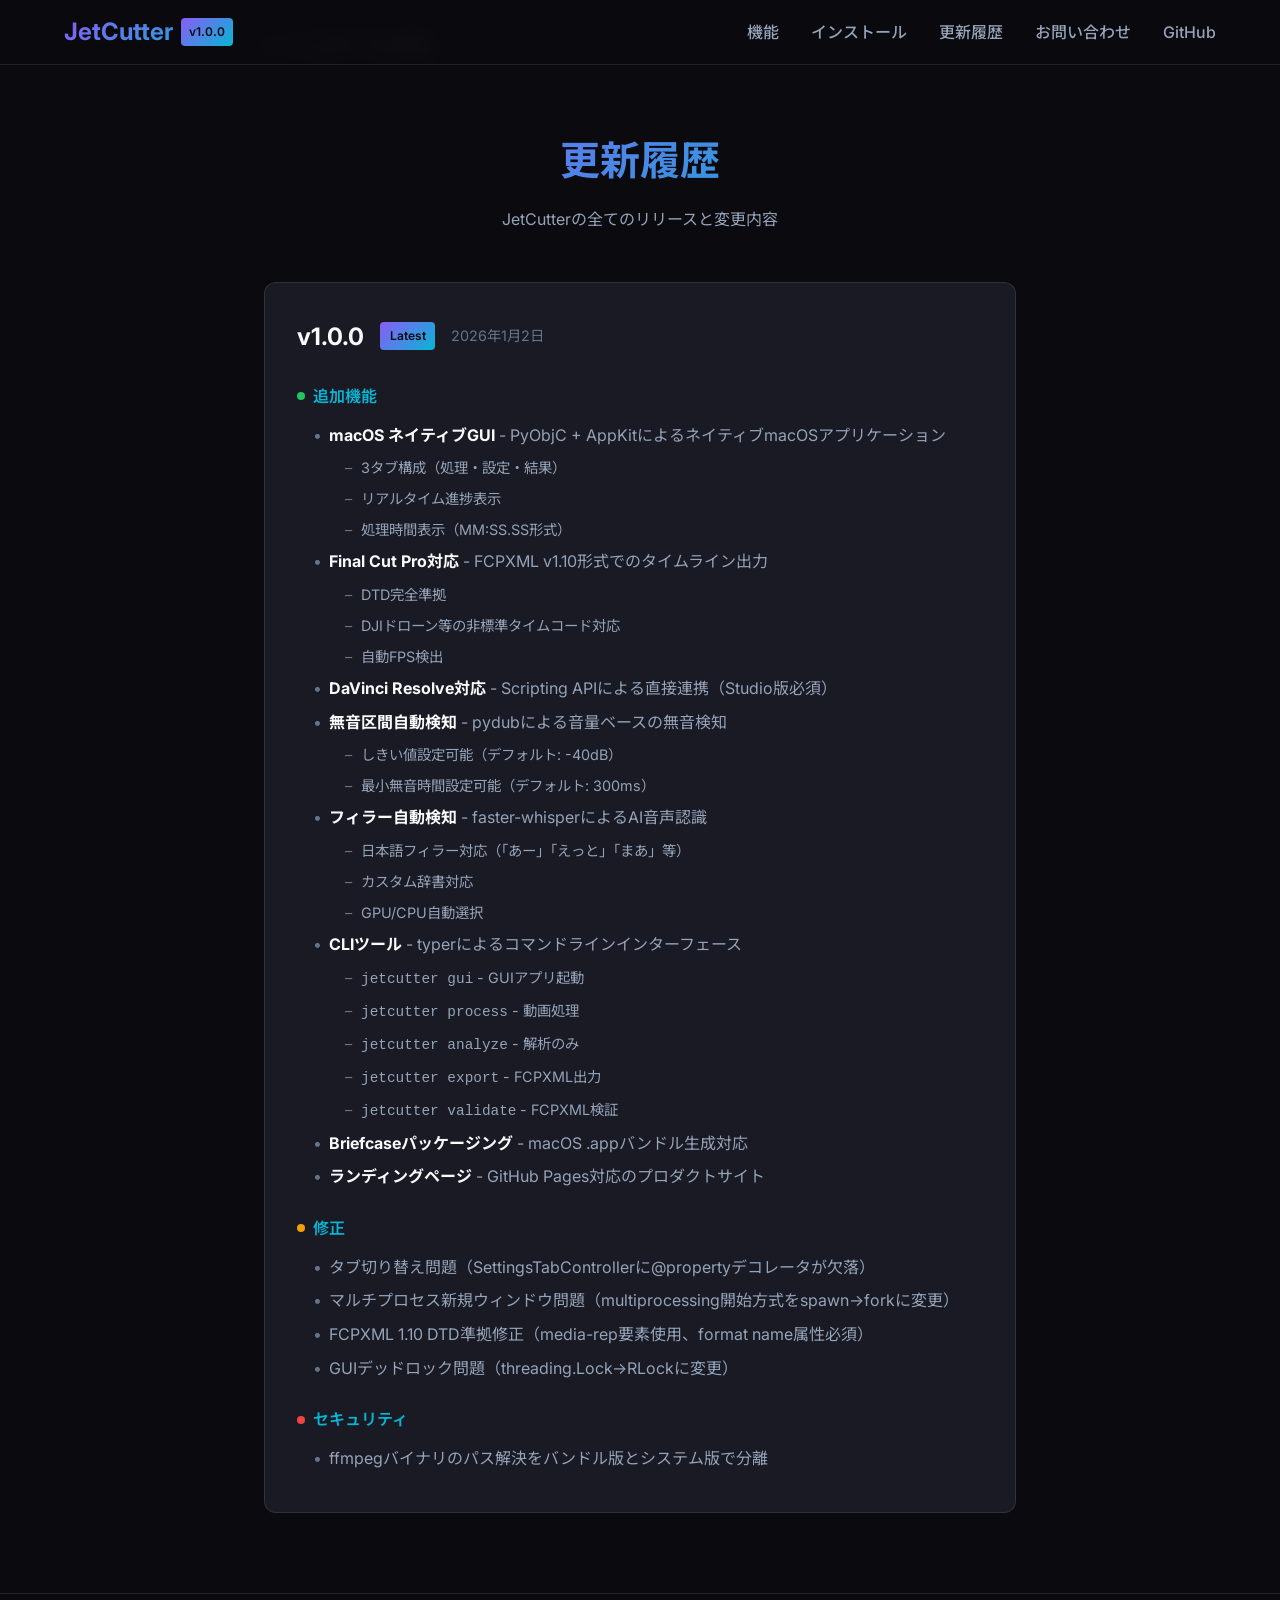
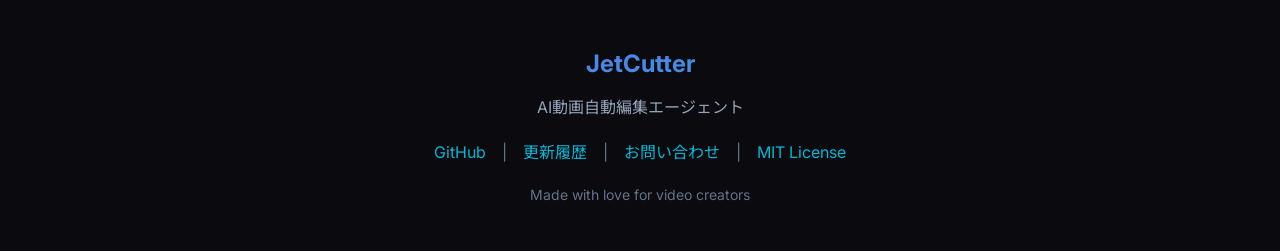
==== docs/homepage/changelog.html @ 44585f89 "chore: release v1.0.0 with versioning system - Update version to 1.0.0 in pyproject.toml - Add CHANG" ====
<!DOCTYPE html>
<html lang="ja">
<head>
  <meta charset="UTF-8">
  <meta name="viewport" content="width=device-width, initial-scale=1.0">
  <title>更新履歴 - JetCutter</title>
  <meta name="description" content="JetCutterの更新履歴・リリースノート">

  <!-- Fonts -->
  <link rel="preconnect" href="https://fonts.googleapis.com">
  <link rel="preconnect" href="https://fonts.gstatic.com" crossorigin>
  <link href="https://fonts.googleapis.com/css2?family=Inter:wght@400;500;600;700&family=Noto+Sans+JP:wght@400;500;600;700&display=swap" rel="stylesheet">

  <!-- Styles -->
  <link rel="stylesheet" href="css/style.css">
  <style>
    .changelog-container {
      max-width: 800px;
      margin: 0 auto;
      padding: 2rem 1.5rem;
    }

    .changelog-header {
      text-align: center;
      margin-bottom: 3rem;
      padding-top: 2rem;
    }

    .changelog-header h1 {
      font-size: 2.5rem;
      margin-bottom: 0.5rem;
      background: var(--accent-gradient);
      -webkit-background-clip: text;
      -webkit-text-fill-color: transparent;
      background-clip: text;
    }

    .changelog-header p {
      color: var(--text-secondary);
    }

    .version-section {
      margin-bottom: 3rem;
      padding: 2rem;
      background: var(--bg-card);
      border-radius: 12px;
      border: 1px solid var(--border-color);
    }

    .version-header {
      display: flex;
      align-items: center;
      gap: 1rem;
      margin-bottom: 1.5rem;
      flex-wrap: wrap;
    }

    .version-number {
      font-size: 1.5rem;
      font-weight: 700;
      color: var(--text-primary);
    }

    .version-date {
      color: var(--text-muted);
      font-size: 0.9rem;
    }

    .version-tag {
      font-size: 0.75rem;
      font-weight: 600;
      padding: 0.2rem 0.6rem;
      background: var(--accent-gradient);
      color: var(--bg-primary);
      border-radius: 4px;
    }

    .change-category {
      margin-bottom: 1.5rem;
    }

    .change-category:last-child {
      margin-bottom: 0;
    }

    .change-category h3 {
      font-size: 1rem;
      font-weight: 600;
      color: var(--accent-secondary);
      margin-bottom: 0.75rem;
      display: flex;
      align-items: center;
      gap: 0.5rem;
    }

    .change-category h3::before {
      content: '';
      display: inline-block;
      width: 8px;
      height: 8px;
      border-radius: 50%;
    }

    .change-category.added h3::before {
      background: #22c55e;
    }

    .change-category.fixed h3::before {
      background: #f59e0b;
    }

    .change-category.security h3::before {
      background: #ef4444;
    }

    .change-category.changed h3::before {
      background: #3b82f6;
    }

    .change-list {
      list-style: none;
      padding-left: 1rem;
    }

    .change-list li {
      position: relative;
      padding-left: 1rem;
      margin-bottom: 0.5rem;
      color: var(--text-secondary);
      line-height: 1.6;
    }

    .change-list li::before {
      content: '•';
      position: absolute;
      left: 0;
      color: var(--text-muted);
    }

    .change-list li strong {
      color: var(--text-primary);
    }

    .change-sublist {
      list-style: none;
      padding-left: 1rem;
      margin-top: 0.5rem;
    }

    .change-sublist li {
      font-size: 0.9rem;
    }

    .change-sublist li::before {
      content: '–';
    }

    .back-link {
      display: inline-flex;
      align-items: center;
      gap: 0.5rem;
      margin-bottom: 2rem;
      color: var(--text-secondary);
      font-weight: 500;
    }

    .back-link:hover {
      color: var(--accent-primary);
    }

    .back-link svg {
      width: 16px;
      height: 16px;
    }
  </style>
</head>
<body>
  <!-- Header -->
  <header class="header">
    <div class="container">
      <div class="header-content">
        <a href="index.html" class="logo">JetCutter <span class="version-badge">v1.0.0</span></a>
        <nav class="nav">
          <a href="index.html#features">機能</a>
          <a href="index.html#install">インストール</a>
          <a href="changelog.html">更新履歴</a>
          <a href="https://docs.google.com/forms/d/e/1FAIpQLSclqAiB2QDCLHZ7GEqP6jvQp5YoOK9ZNvAvPOaIei1_498cIA/viewform?usp=publish-editor" target="_blank" rel="noopener">お問い合わせ</a>
          <a href="https://github.com/a2chub/jetcutter" target="_blank" rel="noopener">GitHub</a>
        </nav>
      </div>
    </div>
  </header>

  <main>
    <div class="changelog-container">
      <a href="index.html" class="back-link">
        <svg viewBox="0 0 24 24" fill="none" stroke="currentColor" stroke-width="2">
          <path d="M19 12H5M12 19l-7-7 7-7"/>
        </svg>
        トップページへ戻る
      </a>

      <div class="changelog-header">
        <h1>更新履歴</h1>
        <p>JetCutterの全てのリリースと変更内容</p>
      </div>

      <!-- v1.0.0 -->
      <section class="version-section">
        <div class="version-header">
          <span class="version-number">v1.0.0</span>
          <span class="version-tag">Latest</span>
          <span class="version-date">2026年1月2日</span>
        </div>

        <div class="change-category added">
          <h3>追加機能</h3>
          <ul class="change-list">
            <li>
              <strong>macOS ネイティブGUI</strong> - PyObjC + AppKitによるネイティブmacOSアプリケーション
              <ul class="change-sublist">
                <li>3タブ構成（処理・設定・結果）</li>
                <li>リアルタイム進捗表示</li>
                <li>処理時間表示（MM:SS.SS形式）</li>
              </ul>
            </li>
            <li>
              <strong>Final Cut Pro対応</strong> - FCPXML v1.10形式でのタイムライン出力
              <ul class="change-sublist">
                <li>DTD完全準拠</li>
                <li>DJIドローン等の非標準タイムコード対応</li>
                <li>自動FPS検出</li>
              </ul>
            </li>
            <li><strong>DaVinci Resolve対応</strong> - Scripting APIによる直接連携（Studio版必須）</li>
            <li>
              <strong>無音区間自動検知</strong> - pydubによる音量ベースの無音検知
              <ul class="change-sublist">
                <li>しきい値設定可能（デフォルト: -40dB）</li>
                <li>最小無音時間設定可能（デフォルト: 300ms）</li>
              </ul>
            </li>
            <li>
              <strong>フィラー自動検知</strong> - faster-whisperによるAI音声認識
              <ul class="change-sublist">
                <li>日本語フィラー対応（「あー」「えっと」「まあ」等）</li>
                <li>カスタム辞書対応</li>
                <li>GPU/CPU自動選択</li>
              </ul>
            </li>
            <li>
              <strong>CLIツール</strong> - typerによるコマンドラインインターフェース
              <ul class="change-sublist">
                <li><code>jetcutter gui</code> - GUIアプリ起動</li>
                <li><code>jetcutter process</code> - 動画処理</li>
                <li><code>jetcutter analyze</code> - 解析のみ</li>
                <li><code>jetcutter export</code> - FCPXML出力</li>
                <li><code>jetcutter validate</code> - FCPXML検証</li>
              </ul>
            </li>
            <li><strong>Briefcaseパッケージング</strong> - macOS .appバンドル生成対応</li>
            <li><strong>ランディングページ</strong> - GitHub Pages対応のプロダクトサイト</li>
          </ul>
        </div>

        <div class="change-category fixed">
          <h3>修正</h3>
          <ul class="change-list">
            <li>タブ切り替え問題（SettingsTabControllerに@propertyデコレータが欠落）</li>
            <li>マルチプロセス新規ウィンドウ問題（multiprocessing開始方式をspawn→forkに変更）</li>
            <li>FCPXML 1.10 DTD準拠修正（media-rep要素使用、format name属性必須）</li>
            <li>GUIデッドロック問題（threading.Lock→RLockに変更）</li>
          </ul>
        </div>

        <div class="change-category security">
          <h3>セキュリティ</h3>
          <ul class="change-list">
            <li>ffmpegバイナリのパス解決をバンドル版とシステム版で分離</li>
          </ul>
        </div>
      </section>

    </div>
  </main>

  <!-- Footer -->
  <footer class="footer">
    <div class="container">
      <div class="footer-content">
        <p class="footer-logo">JetCutter</p>
        <p class="footer-tagline">AI動画自動編集エージェント</p>
        <div class="footer-links">
          <a href="https://github.com/a2chub/jetcutter" target="_blank" rel="noopener">GitHub</a>
          <span>|</span>
          <a href="changelog.html">更新履歴</a>
          <span>|</span>
          <a href="https://docs.google.com/forms/d/e/1FAIpQLSclqAiB2QDCLHZ7GEqP6jvQp5YoOK9ZNvAvPOaIei1_498cIA/viewform?usp=publish-editor" target="_blank" rel="noopener">お問い合わせ</a>
          <span>|</span>
          <a href="https://github.com/a2chub/jetcutter/blob/main/LICENSE" target="_blank" rel="noopener">MIT License</a>
        </div>
        <p class="footer-credit">Made with love for video creators</p>
      </div>
    </div>
  </footer>
</body>
</html>
---- docs/homepage/css/style.css ----
/* ==========================================================================
   JetCutter Landing Page - CSS
   ========================================================================== */

/* --------------------------------------------------------------------------
   CSS Variables
   -------------------------------------------------------------------------- */
:root {
  /* Background Colors */
  --bg-primary: #0a0a0f;
  --bg-secondary: #12121a;
  --bg-card: #1a1a24;
  --bg-card-hover: #222230;

  /* Accent Colors */
  --accent-primary: #8b5cf6;
  --accent-secondary: #06b6d4;
  --accent-gradient: linear-gradient(135deg, #8b5cf6 0%, #06b6d4 100%);

  /* Text Colors */
  --text-primary: #f8fafc;
  --text-secondary: #94a3b8;
  --text-muted: #64748b;

  /* Border */
  --border-color: rgba(255, 255, 255, 0.1);

  /* Effects */
  --glow-purple: 0 0 40px rgba(139, 92, 246, 0.3);
  --glow-cyan: 0 0 40px rgba(6, 182, 212, 0.3);

  /* Spacing */
  --container-max: 1200px;
  --section-padding: 6rem 0;

  /* Transitions */
  --transition-fast: 0.2s ease;
  --transition-medium: 0.3s ease;
}

/* --------------------------------------------------------------------------
   Reset & Base
   -------------------------------------------------------------------------- */
*,
*::before,
*::after {
  box-sizing: border-box;
  margin: 0;
  padding: 0;
}

html {
  scroll-behavior: smooth;
}

body {
  font-family: 'Inter', 'Noto Sans JP', -apple-system, BlinkMacSystemFont, sans-serif;
  font-size: 16px;
  line-height: 1.8;
  color: var(--text-primary);
  background-color: var(--bg-primary);
  -webkit-font-smoothing: antialiased;
  -moz-osx-font-smoothing: grayscale;
}

img {
  max-width: 100%;
  height: auto;
  display: block;
}

a {
  color: var(--accent-secondary);
  text-decoration: none;
  transition: color var(--transition-fast);
}

a:hover {
  color: var(--accent-primary);
}

/* --------------------------------------------------------------------------
   Layout
   -------------------------------------------------------------------------- */
.container {
  width: 100%;
  max-width: var(--container-max);
  margin: 0 auto;
  padding: 0 1.5rem;
}

.section {
  padding: var(--section-padding);
}

.section-title {
  font-size: clamp(1.75rem, 4vw, 2.5rem);
  font-weight: 700;
  text-align: center;
  margin-bottom: 3rem;
  background: var(--accent-gradient);
  -webkit-background-clip: text;
  -webkit-text-fill-color: transparent;
  background-clip: text;
}

/* --------------------------------------------------------------------------
   Header
   -------------------------------------------------------------------------- */
.header {
  position: fixed;
  top: 0;
  left: 0;
  right: 0;
  z-index: 100;
  background: rgba(10, 10, 15, 0.9);
  backdrop-filter: blur(10px);
  border-bottom: 1px solid var(--border-color);
}

.header-content {
  display: flex;
  justify-content: space-between;
  align-items: center;
  height: 64px;
}

.logo {
  font-size: 1.5rem;
  font-weight: 700;
  color: var(--text-primary);
  background: var(--accent-gradient);
  -webkit-background-clip: text;
  -webkit-text-fill-color: transparent;
  background-clip: text;
  display: flex;
  align-items: center;
  gap: 0.5rem;
}

.version-badge {
  font-size: 0.75rem;
  font-weight: 600;
  padding: 0.2rem 0.5rem;
  background: var(--accent-gradient);
  -webkit-background-clip: unset;
  -webkit-text-fill-color: var(--bg-primary);
  background-clip: unset;
  border-radius: 4px;
  color: var(--bg-primary);
}

.nav {
  display: flex;
  gap: 2rem;
}

.nav a {
  color: var(--text-secondary);
  font-weight: 500;
  transition: color var(--transition-fast);
}

.nav a:hover {
  color: var(--text-primary);
}

/* --------------------------------------------------------------------------
   Buttons
   -------------------------------------------------------------------------- */
.btn {
  display: inline-flex;
  align-items: center;
  justify-content: center;
  padding: 0.875rem 2rem;
  font-size: 1rem;
  font-weight: 600;
  border-radius: 0.5rem;
  transition: all var(--transition-medium);
  cursor: pointer;
  border: none;
}

.btn-primary {
  background: var(--accent-gradient);
  color: white;
}

.btn-primary:hover {
  transform: translateY(-2px);
  box-shadow: var(--glow-purple);
  color: white;
}

.btn-secondary {
  background: transparent;
  color: var(--text-primary);
  border: 1px solid var(--border-color);
}

.btn-secondary:hover {
  background: var(--bg-card);
  border-color: var(--accent-primary);
  color: var(--text-primary);
}

.btn-large {
  padding: 1rem 2.5rem;
  font-size: 1.125rem;
}

/* --------------------------------------------------------------------------
   Hero Section
   -------------------------------------------------------------------------- */
.hero {
  position: relative;
  min-height: 100vh;
  display: flex;
  align-items: center;
  justify-content: center;
  padding-top: 64px;
  overflow: hidden;
}

.hero-bg {
  position: absolute;
  top: 0;
  left: 0;
  right: 0;
  bottom: 0;
  background: url('../images/hero-bg.png') center/cover no-repeat;
  opacity: 0.6;
  z-index: -1;
}

.hero-bg::after {
  content: '';
  position: absolute;
  bottom: 0;
  left: 0;
  right: 0;
  height: 50%;
  background: linear-gradient(to top, var(--bg-primary), transparent);
}

.hero-content {
  text-align: center;
  max-width: 800px;
}

.hero-title {
  font-size: clamp(2.5rem, 6vw, 4rem);
  font-weight: 700;
  line-height: 1.2;
  margin-bottom: 1.5rem;
  background: var(--accent-gradient);
  -webkit-background-clip: text;
  -webkit-text-fill-color: transparent;
  background-clip: text;
}

.hero-subtitle {
  font-size: clamp(1rem, 2vw, 1.25rem);
  color: var(--text-secondary);
  margin-bottom: 2rem;
  line-height: 1.8;
}

.hero-cta {
  display: flex;
  gap: 1rem;
  justify-content: center;
  flex-wrap: wrap;
}

/* --------------------------------------------------------------------------
   Problem Section
   -------------------------------------------------------------------------- */
.problem {
  background: var(--bg-secondary);
}

.problem-content {
  max-width: 700px;
  margin: 0 auto;
  text-align: center;
}

.problem-text p {
  color: var(--text-secondary);
  margin-bottom: 1.5rem;
  font-size: 1.125rem;
}

.problem-text .highlight {
  color: var(--text-primary);
  font-weight: 600;
  font-size: 1.25rem;
  margin-top: 2rem;
}

/* --------------------------------------------------------------------------
   Solution Section
   -------------------------------------------------------------------------- */
.solution-content {
  max-width: 700px;
  margin: 0 auto;
  text-align: center;
}

.solution-intro {
  font-size: 1.25rem;
  color: var(--text-primary);
  margin-bottom: 2rem;
}

.solution-list {
  list-style: none;
  text-align: left;
  max-width: 500px;
  margin: 0 auto 2rem;
}

.solution-list li {
  position: relative;
  padding-left: 2rem;
  margin-bottom: 1rem;
  color: var(--text-secondary);
}

.solution-list li::before {
  content: '';
  position: absolute;
  left: 0;
  top: 0.6em;
  width: 8px;
  height: 8px;
  background: var(--accent-gradient);
  border-radius: 50%;
}

.solution-outro {
  font-size: 1.125rem;
  color: var(--accent-secondary);
  font-weight: 500;
}

/* --------------------------------------------------------------------------
   Benefits Section
   -------------------------------------------------------------------------- */
.benefits {
  background: var(--bg-secondary);
}

.benefits-grid {
  display: grid;
  grid-template-columns: repeat(auto-fit, minmax(300px, 1fr));
  gap: 2rem;
}

.benefit-card {
  background: var(--bg-card);
  border: 1px solid var(--border-color);
  border-radius: 1rem;
  padding: 2rem;
  text-align: center;
  transition: all var(--transition-medium);
}

.benefit-card:hover {
  transform: translateY(-4px);
  box-shadow: var(--glow-purple);
  border-color: var(--accent-primary);
}

.benefit-icon {
  width: 64px;
  height: 64px;
  margin: 0 auto 1.5rem;
}

.benefit-icon img {
  width: 100%;
  height: 100%;
  object-fit: contain;
}

.benefit-card h3 {
  font-size: 1.25rem;
  margin-bottom: 1rem;
  color: var(--text-primary);
}

.benefit-card p {
  color: var(--text-secondary);
  font-size: 0.95rem;
}

/* --------------------------------------------------------------------------
   Features Section (Tabs)
   -------------------------------------------------------------------------- */
.features-tabs {
  max-width: 900px;
  margin: 0 auto;
}

.tabs-nav {
  display: flex;
  justify-content: center;
  gap: 0.5rem;
  margin-bottom: 2rem;
}

.tab-btn {
  background: var(--bg-card);
  border: 1px solid var(--border-color);
  color: var(--text-secondary);
  padding: 0.75rem 1.5rem;
  border-radius: 0.5rem;
  font-size: 1rem;
  font-weight: 500;
  cursor: pointer;
  transition: all var(--transition-fast);
}

.tab-btn:hover {
  border-color: var(--accent-primary);
}

.tab-btn.active {
  background: var(--accent-gradient);
  border-color: transparent;
  color: white;
}

.tabs-content {
  position: relative;
}

.tab-panel {
  display: none;
}

.tab-panel.active {
  display: grid;
  grid-template-columns: 1fr 1.5fr;
  gap: 2rem;
  align-items: center;
}

.tab-text h3 {
  font-size: 1.5rem;
  margin-bottom: 1rem;
  color: var(--text-primary);
}

.tab-text p {
  color: var(--text-secondary);
}

.screenshot {
  border-radius: 0.75rem;
  box-shadow: 0 25px 50px -12px rgba(0, 0, 0, 0.5), var(--glow-purple);
  border: 1px solid var(--border-color);
}

/* --------------------------------------------------------------------------
   Stats Section
   -------------------------------------------------------------------------- */
.stats {
  background: var(--bg-secondary);
}

.stats-grid {
  display: grid;
  grid-template-columns: repeat(auto-fit, minmax(200px, 1fr));
  gap: 2rem;
  text-align: center;
}

.stat-item {
  padding: 2rem;
}

.stat-number {
  display: block;
  font-size: clamp(2.5rem, 5vw, 3.5rem);
  font-weight: 700;
  background: var(--accent-gradient);
  -webkit-background-clip: text;
  -webkit-text-fill-color: transparent;
  background-clip: text;
  margin-bottom: 0.5rem;
}

.stat-label {
  color: var(--text-secondary);
  font-size: 1rem;
}

/* --------------------------------------------------------------------------
   NLE Section
   -------------------------------------------------------------------------- */
.nle-grid {
  display: grid;
  grid-template-columns: repeat(auto-fit, minmax(280px, 1fr));
  gap: 2rem;
  max-width: 700px;
  margin: 0 auto;
}

.nle-card {
  background: var(--bg-card);
  border: 1px solid var(--border-color);
  border-radius: 1rem;
  padding: 2rem;
  text-align: center;
  transition: all var(--transition-medium);
}

.nle-card:hover {
  border-color: var(--accent-secondary);
}

.nle-logo {
  width: 48px;
  height: 48px;
  margin: 0 auto 1rem;
  color: var(--accent-secondary);
}

.nle-card h3 {
  font-size: 1.25rem;
  margin-bottom: 0.75rem;
  color: var(--text-primary);
}

.nle-card p {
  color: var(--text-secondary);
  font-size: 0.95rem;
}

/* --------------------------------------------------------------------------
   Install Section
   -------------------------------------------------------------------------- */
.install {
  background: var(--bg-secondary);
}

.install-steps {
  max-width: 600px;
  margin: 0 auto;
}

.install-step {
  display: flex;
  align-items: flex-start;
  gap: 1.5rem;
  margin-bottom: 2rem;
}

.step-number {
  display: flex;
  align-items: center;
  justify-content: center;
  width: 40px;
  height: 40px;
  background: var(--accent-gradient);
  border-radius: 50%;
  font-weight: 700;
  flex-shrink: 0;
}

.step-content h3 {
  font-size: 1.125rem;
  margin-bottom: 0.5rem;
  color: var(--text-primary);
}

.step-content code {
  display: block;
  background: var(--bg-primary);
  padding: 0.75rem 1rem;
  border-radius: 0.5rem;
  font-family: 'SF Mono', Monaco, monospace;
  font-size: 0.9rem;
  color: var(--accent-secondary);
  border: 1px solid var(--border-color);
}

.install-note {
  text-align: center;
  color: var(--text-muted);
  margin-top: 2rem;
}

.install-note code {
  background: var(--bg-card);
  padding: 0.25rem 0.5rem;
  border-radius: 0.25rem;
  font-size: 0.9rem;
}

/* --------------------------------------------------------------------------
   FAQ Section
   -------------------------------------------------------------------------- */
.faq-list {
  max-width: 700px;
  margin: 0 auto;
}

.faq-item {
  background: var(--bg-card);
  border: 1px solid var(--border-color);
  border-radius: 0.75rem;
  margin-bottom: 1rem;
  overflow: hidden;
}

.faq-item summary {
  padding: 1.25rem 1.5rem;
  cursor: pointer;
  font-weight: 600;
  color: var(--text-primary);
  list-style: none;
  display: flex;
  justify-content: space-between;
  align-items: center;
}

.faq-item summary::after {
  content: '+';
  font-size: 1.5rem;
  color: var(--accent-primary);
  transition: transform var(--transition-fast);
}

.faq-item[open] summary::after {
  transform: rotate(45deg);
}

.faq-item p {
  padding: 0 1.5rem 1.25rem;
  color: var(--text-secondary);
}

/* --------------------------------------------------------------------------
   CTA Section
   -------------------------------------------------------------------------- */
.cta {
  background: var(--bg-secondary);
}

.cta-content {
  text-align: center;
  max-width: 600px;
  margin: 0 auto;
}

.cta-content h2 {
  font-size: clamp(1.5rem, 3vw, 2rem);
  margin-bottom: 1rem;
  color: var(--text-primary);
}

.cta-content p {
  color: var(--text-secondary);
  margin-bottom: 2rem;
}

/* --------------------------------------------------------------------------
   Footer
   -------------------------------------------------------------------------- */
.footer {
  padding: 3rem 0;
  border-top: 1px solid var(--border-color);
}

.footer-content {
  text-align: center;
}

.footer-logo {
  font-size: 1.5rem;
  font-weight: 700;
  background: var(--accent-gradient);
  -webkit-background-clip: text;
  -webkit-text-fill-color: transparent;
  background-clip: text;
  margin-bottom: 0.5rem;
}

.footer-tagline {
  color: var(--text-secondary);
  margin-bottom: 1rem;
}

.footer-links {
  display: flex;
  justify-content: center;
  gap: 1rem;
  margin-bottom: 1rem;
}

.footer-links span {
  color: var(--text-muted);
}

.footer-credit {
  color: var(--text-muted);
  font-size: 0.875rem;
}

/* --------------------------------------------------------------------------
   Animations
   -------------------------------------------------------------------------- */
.fade-in {
  opacity: 0;
  transform: translateY(20px);
  transition: opacity 0.6s ease, transform 0.6s ease;
}

.fade-in.visible {
  opacity: 1;
  transform: translateY(0);
}

/* --------------------------------------------------------------------------
   Responsive
   -------------------------------------------------------------------------- */
@media (max-width: 768px) {
  .nav {
    gap: 1rem;
  }

  .hero-cta {
    flex-direction: column;
    align-items: center;
  }

  .tab-panel.active {
    grid-template-columns: 1fr;
  }

  .tab-text {
    text-align: center;
  }

  .tabs-nav {
    flex-wrap: wrap;
  }
}

@media (max-width: 480px) {
  .nav {
    display: none;
  }

  .section {
    padding: 4rem 0;
  }

  .benefits-grid {
    grid-template-columns: 1fr;
  }
}

/* --------------------------------------------------------------------------
   Accessibility
   -------------------------------------------------------------------------- */
@media (prefers-reduced-motion: reduce) {
  *,
  *::before,
  *::after {
    animation-duration: 0.01ms !important;
    animation-iteration-count: 1 !important;
    transition-duration: 0.01ms !important;
  }

  html {
    scroll-behavior: auto;
  }
}

:focus-visible {
  outline: 2px solid var(--accent-primary);
  outline-offset: 2px;
}
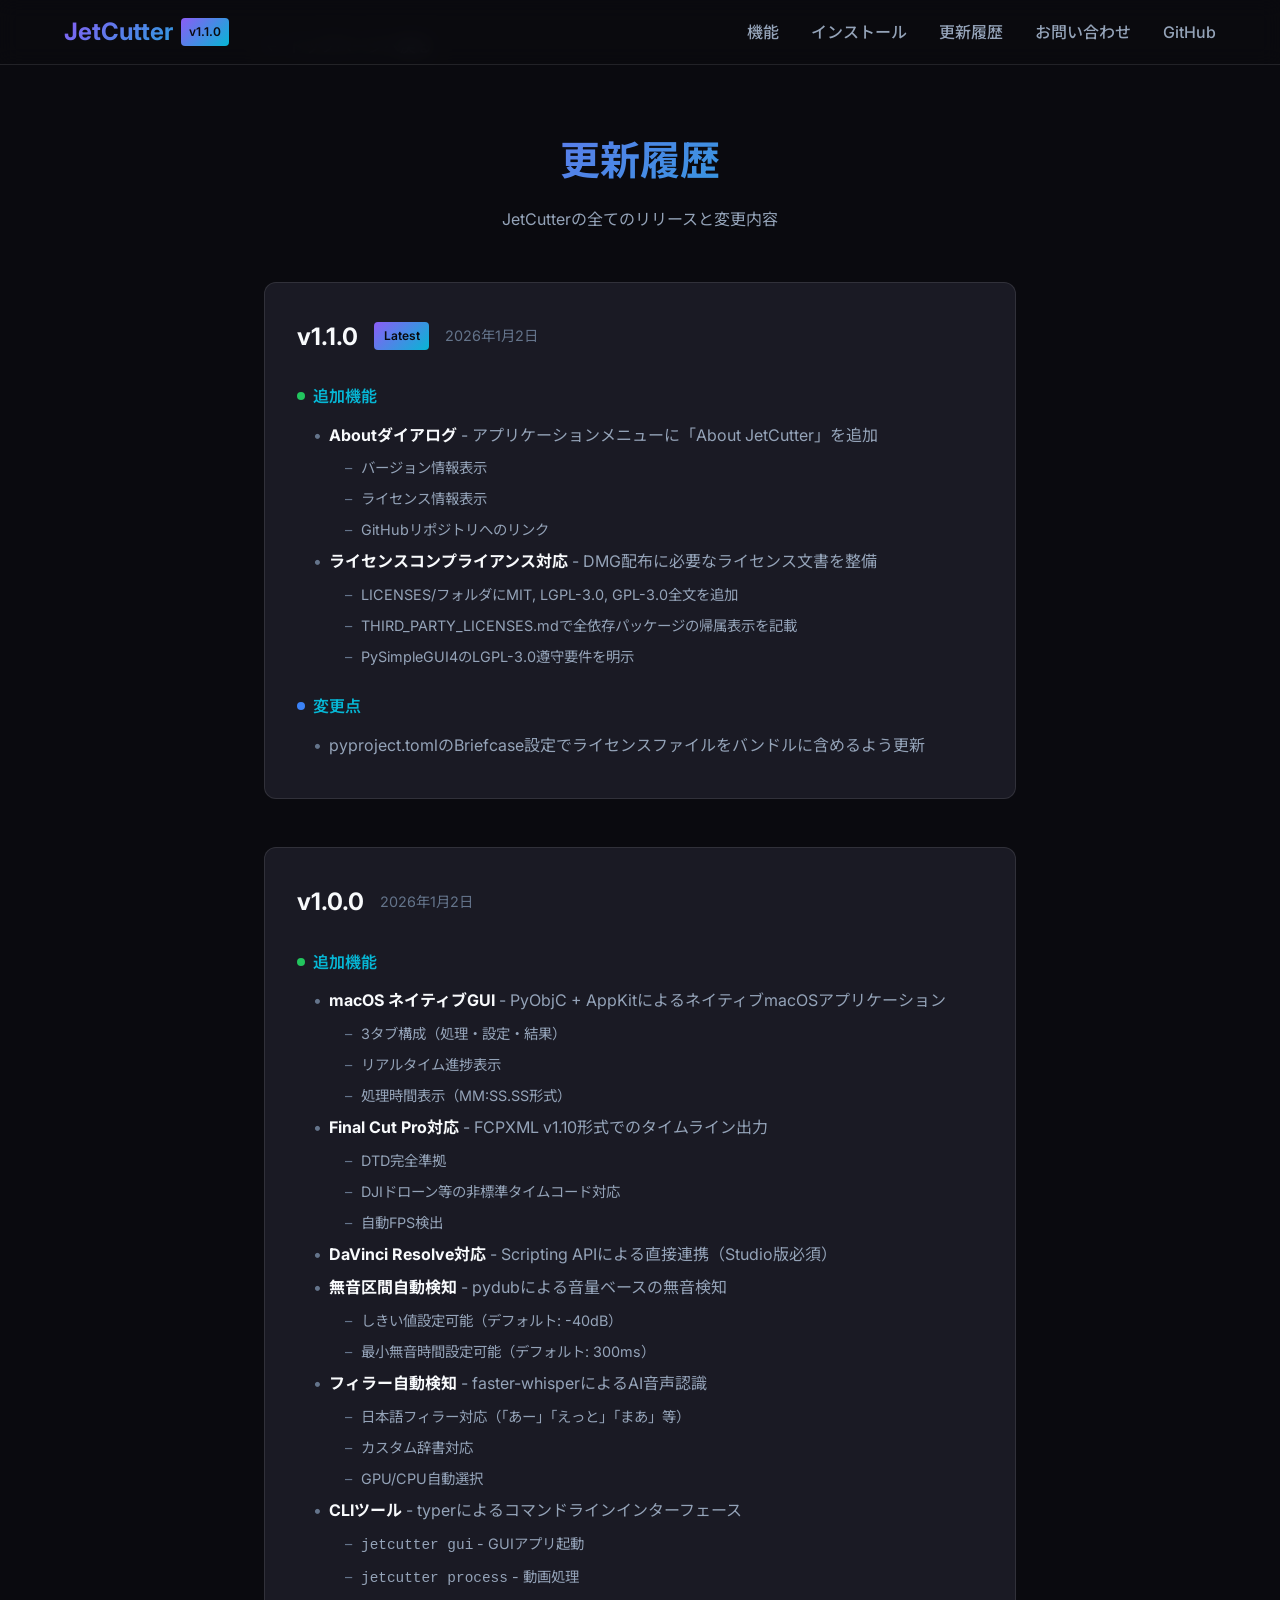
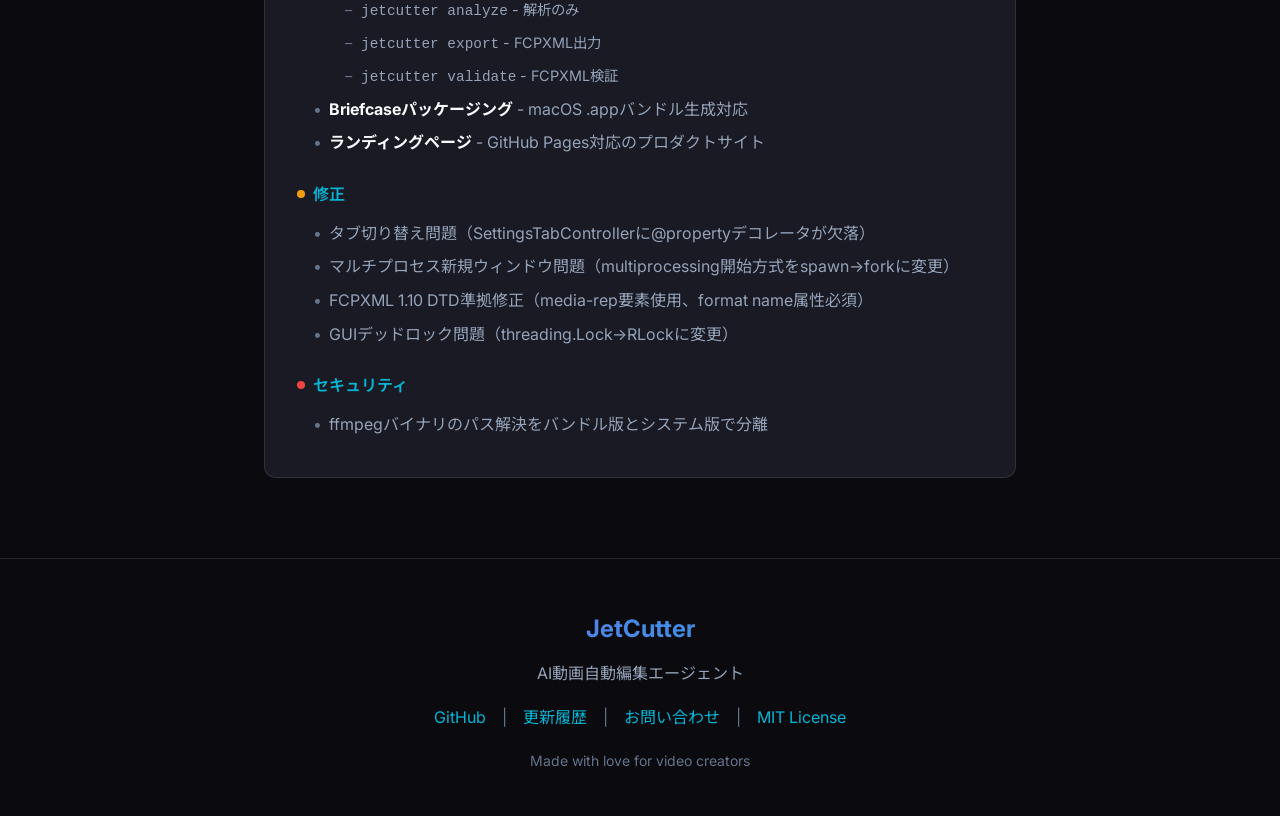
==== commit 91421a25: "feat: add license compliance and About dialog for v1.1.0 - Add LICENSES/ folder with MIT, LGPL-3.0, " ====
--- a/docs/homepage/changelog.html
+++ b/docs/homepage/changelog.html
@@ -179,7 +179,7 @@
   <header class="header">
     <div class="container">
       <div class="header-content">
-        <a href="index.html" class="logo">JetCutter <span class="version-badge">v1.0.0</span></a>
+        <a href="index.html" class="logo">JetCutter <span class="version-badge">v1.1.0</span></a>
         <nav class="nav">
           <a href="index.html#features">機能</a>
           <a href="index.html#install">インストール</a>
@@ -205,11 +205,48 @@
         <p>JetCutterの全てのリリースと変更内容</p>
       </div>
 
+      <!-- v1.1.0 -->
+      <section class="version-section">
+        <div class="version-header">
+          <span class="version-number">v1.1.0</span>
+          <span class="version-tag">Latest</span>
+          <span class="version-date">2026年1月2日</span>
+        </div>
+
+        <div class="change-category added">
+          <h3>追加機能</h3>
+          <ul class="change-list">
+            <li>
+              <strong>Aboutダイアログ</strong> - アプリケーションメニューに「About JetCutter」を追加
+              <ul class="change-sublist">
+                <li>バージョン情報表示</li>
+                <li>ライセンス情報表示</li>
+                <li>GitHubリポジトリへのリンク</li>
+              </ul>
+            </li>
+            <li>
+              <strong>ライセンスコンプライアンス対応</strong> - DMG配布に必要なライセンス文書を整備
+              <ul class="change-sublist">
+                <li>LICENSES/フォルダにMIT, LGPL-3.0, GPL-3.0全文を追加</li>
+                <li>THIRD_PARTY_LICENSES.mdで全依存パッケージの帰属表示を記載</li>
+                <li>PySimpleGUI4のLGPL-3.0遵守要件を明示</li>
+              </ul>
+            </li>
+          </ul>
+        </div>
+
+        <div class="change-category changed">
+          <h3>変更点</h3>
+          <ul class="change-list">
+            <li>pyproject.tomlのBriefcase設定でライセンスファイルをバンドルに含めるよう更新</li>
+          </ul>
+        </div>
+      </section>
+
       <!-- v1.0.0 -->
       <section class="version-section">
         <div class="version-header">
           <span class="version-number">v1.0.0</span>
-          <span class="version-tag">Latest</span>
           <span class="version-date">2026年1月2日</span>
         </div>
 
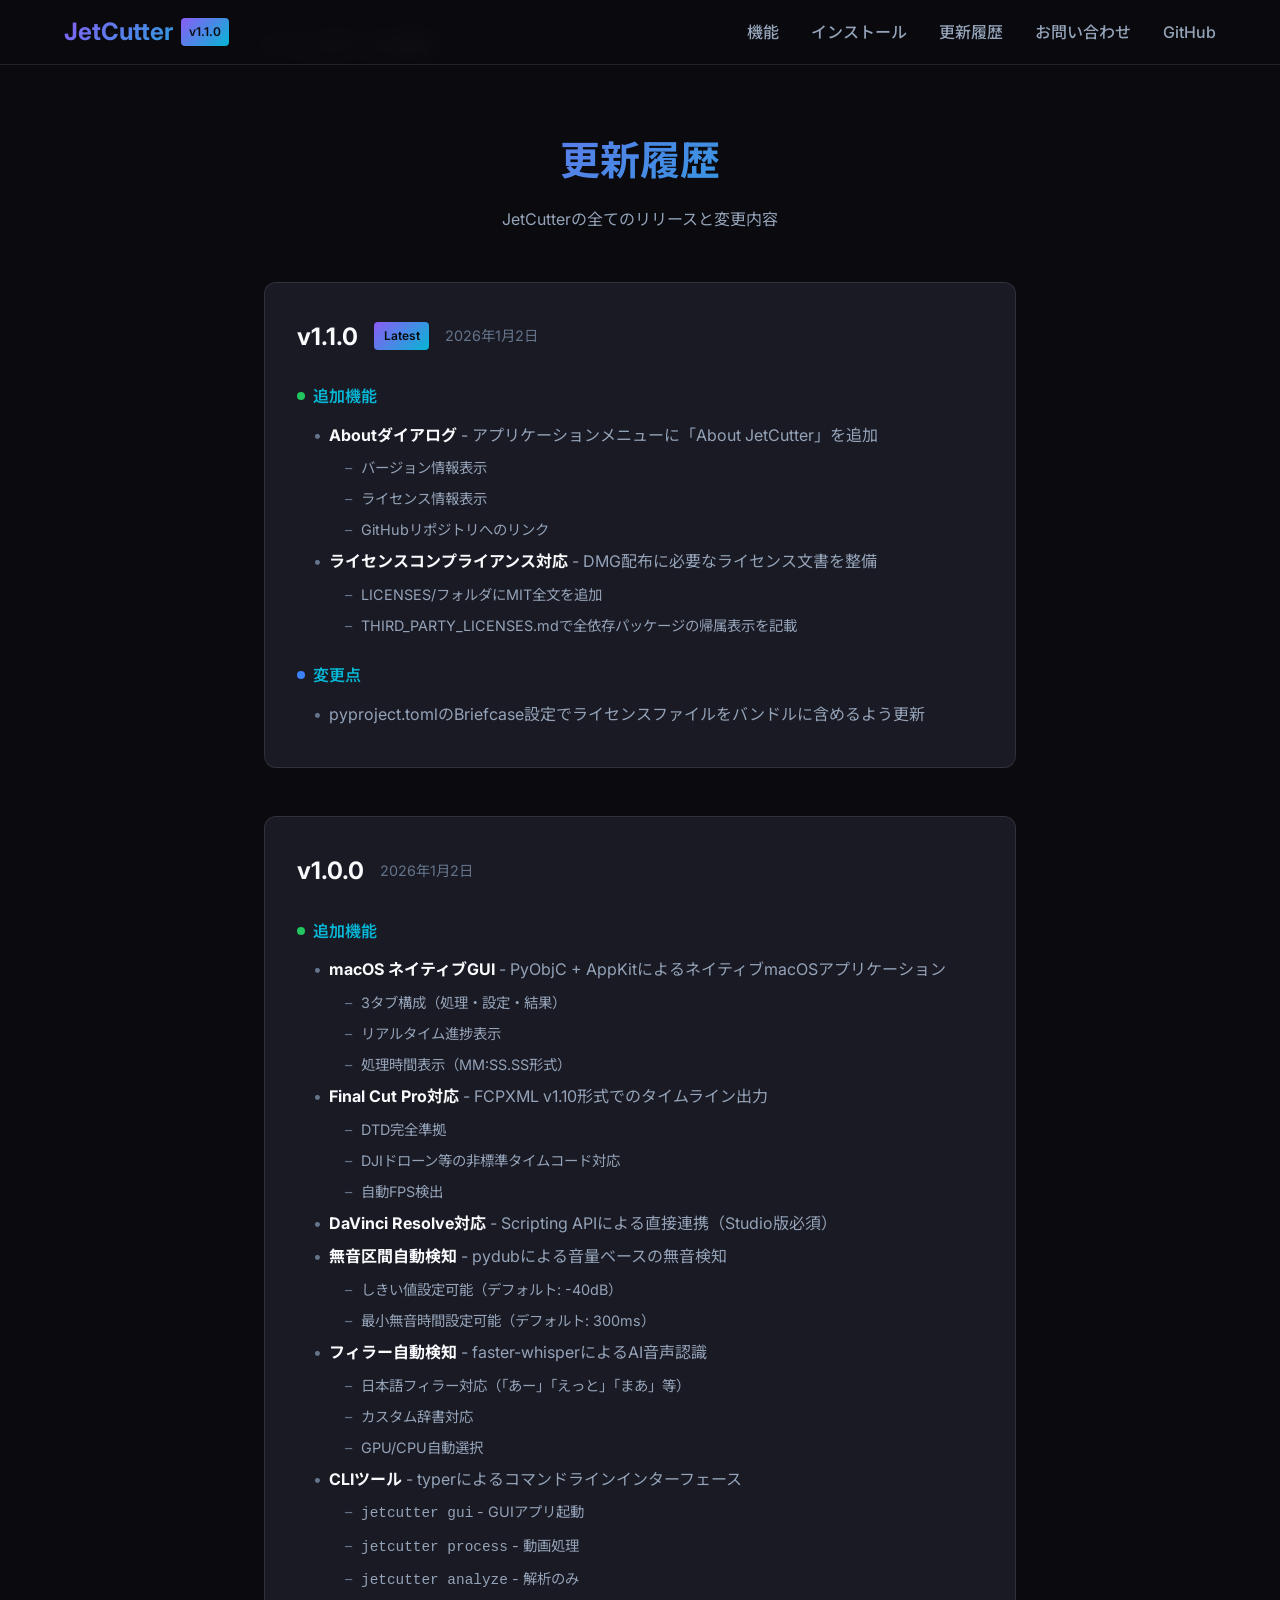
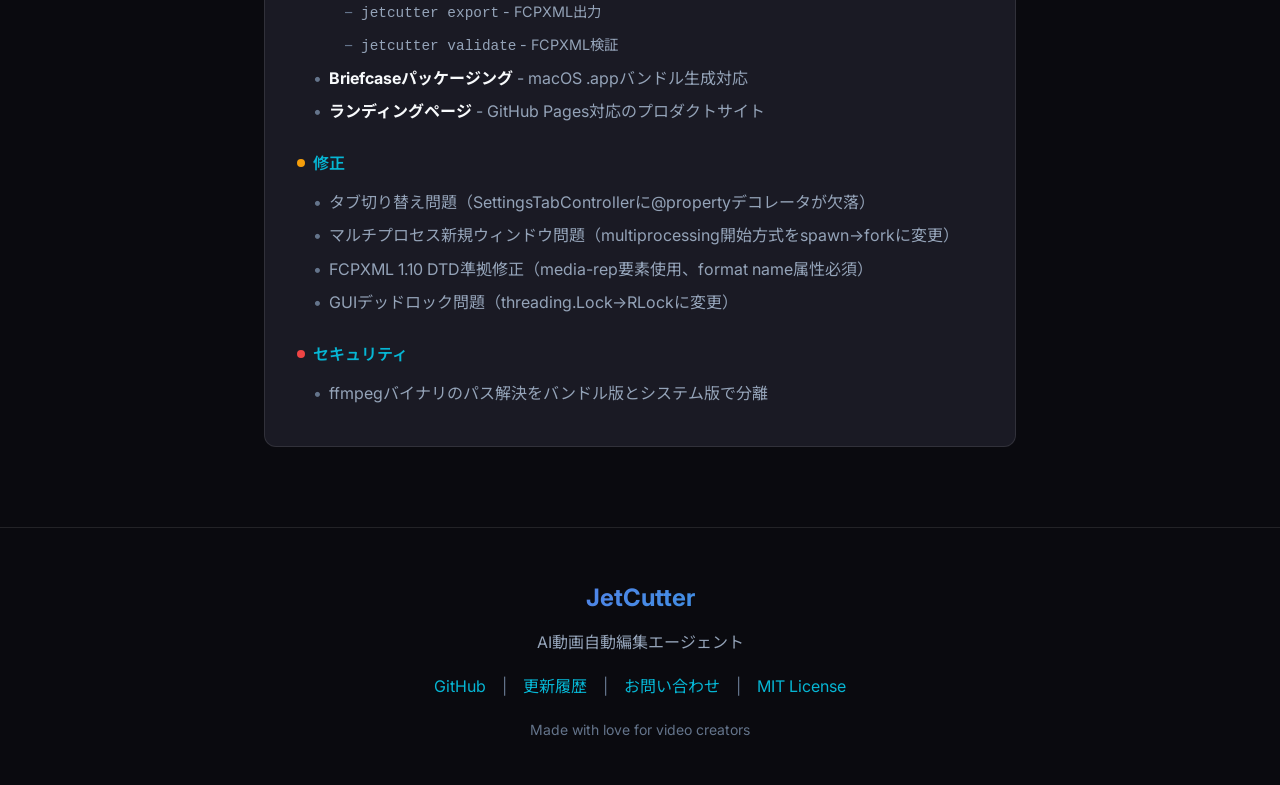
==== commit 7a292cc1: "refactor: remove PySimpleGUI4 legacy code and dependencies - Delete src/jetcutter/gui_legacy/ folder" ====
--- a/docs/homepage/changelog.html
+++ b/docs/homepage/changelog.html
@@ -227,9 +227,8 @@
             <li>
               <strong>ライセンスコンプライアンス対応</strong> - DMG配布に必要なライセンス文書を整備
               <ul class="change-sublist">
-                <li>LICENSES/フォルダにMIT, LGPL-3.0, GPL-3.0全文を追加</li>
+                <li>LICENSES/フォルダにMIT全文を追加</li>
                 <li>THIRD_PARTY_LICENSES.mdで全依存パッケージの帰属表示を記載</li>
-                <li>PySimpleGUI4のLGPL-3.0遵守要件を明示</li>
               </ul>
             </li>
           </ul>
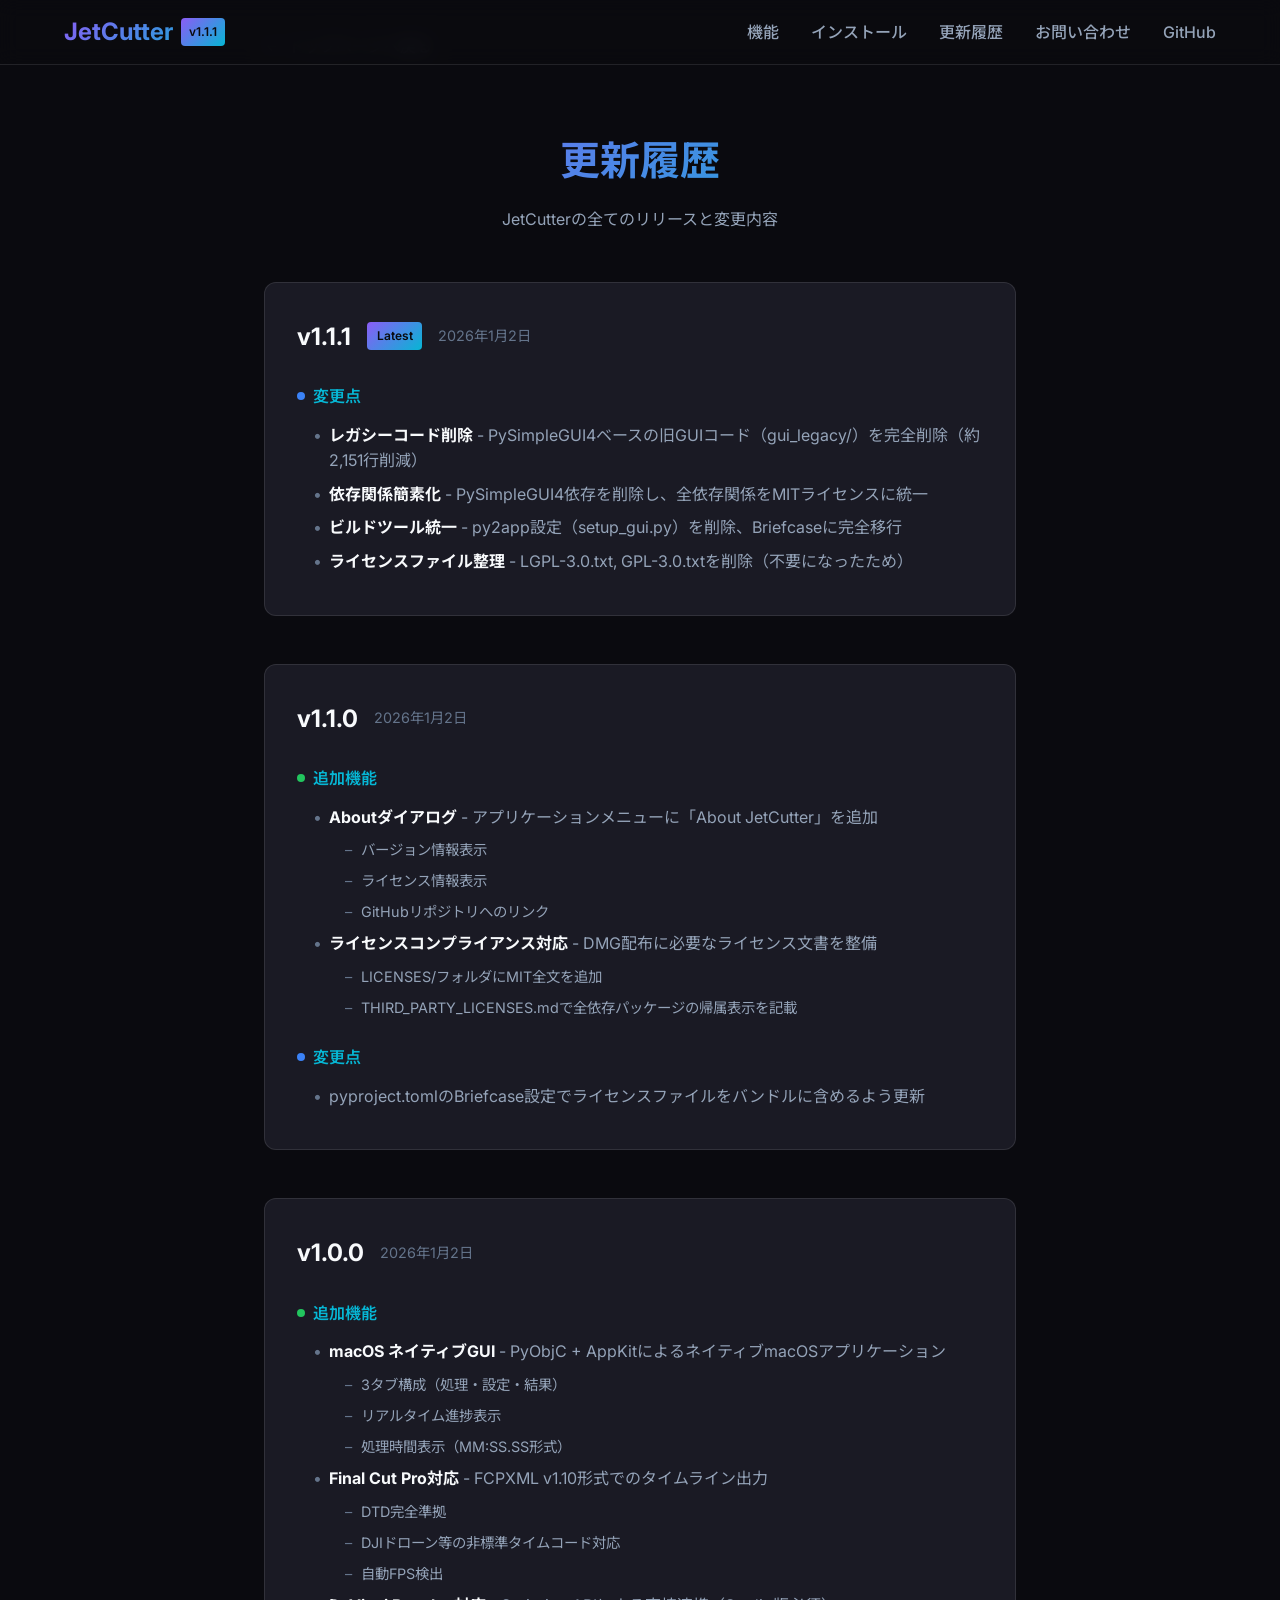
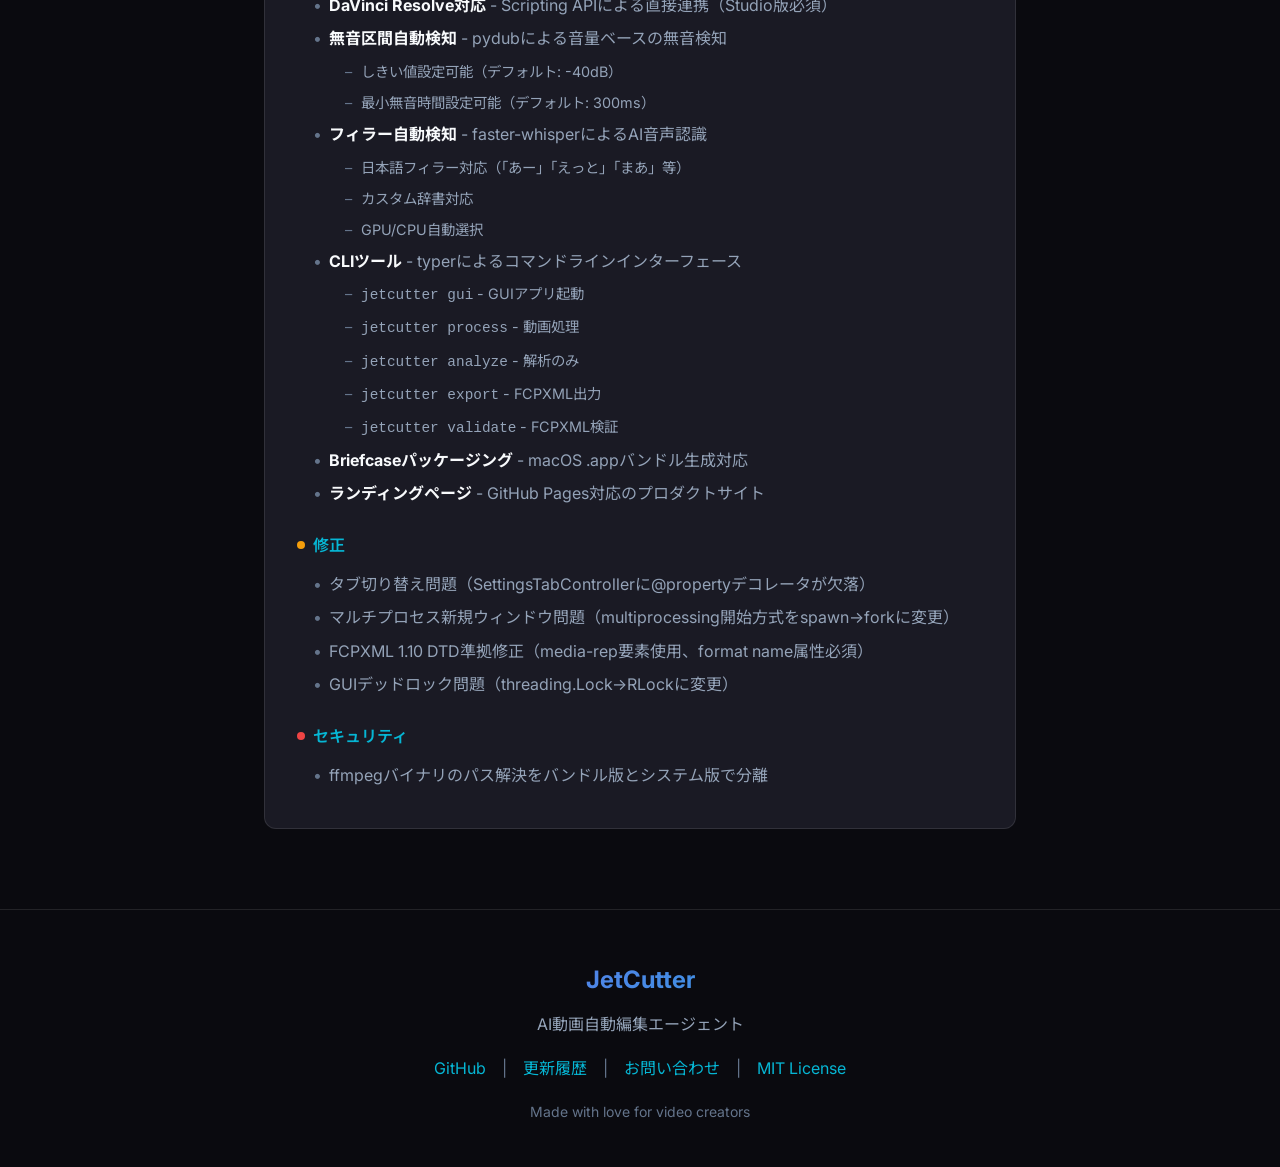
==== commit 55997745: "chore: release v1.1.1 - Remove PySimpleGUI4 legacy GUI code (~2,151 lines) - Remove PySimpleGUI4 dep" ====
--- a/docs/homepage/changelog.html
+++ b/docs/homepage/changelog.html
@@ -179,7 +179,7 @@
   <header class="header">
     <div class="container">
       <div class="header-content">
-        <a href="index.html" class="logo">JetCutter <span class="version-badge">v1.1.0</span></a>
+        <a href="index.html" class="logo">JetCutter <span class="version-badge">v1.1.1</span></a>
         <nav class="nav">
           <a href="index.html#features">機能</a>
           <a href="index.html#install">インストール</a>
@@ -205,11 +205,29 @@
         <p>JetCutterの全てのリリースと変更内容</p>
       </div>
 
+      <!-- v1.1.1 -->
+      <section class="version-section">
+        <div class="version-header">
+          <span class="version-number">v1.1.1</span>
+          <span class="version-tag">Latest</span>
+          <span class="version-date">2026年1月2日</span>
+        </div>
+
+        <div class="change-category changed">
+          <h3>変更点</h3>
+          <ul class="change-list">
+            <li><strong>レガシーコード削除</strong> - PySimpleGUI4ベースの旧GUIコード（gui_legacy/）を完全削除（約2,151行削減）</li>
+            <li><strong>依存関係簡素化</strong> - PySimpleGUI4依存を削除し、全依存関係をMITライセンスに統一</li>
+            <li><strong>ビルドツール統一</strong> - py2app設定（setup_gui.py）を削除、Briefcaseに完全移行</li>
+            <li><strong>ライセンスファイル整理</strong> - LGPL-3.0.txt, GPL-3.0.txtを削除（不要になったため）</li>
+          </ul>
+        </div>
+      </section>
+
       <!-- v1.1.0 -->
       <section class="version-section">
         <div class="version-header">
           <span class="version-number">v1.1.0</span>
-          <span class="version-tag">Latest</span>
           <span class="version-date">2026年1月2日</span>
         </div>
 
